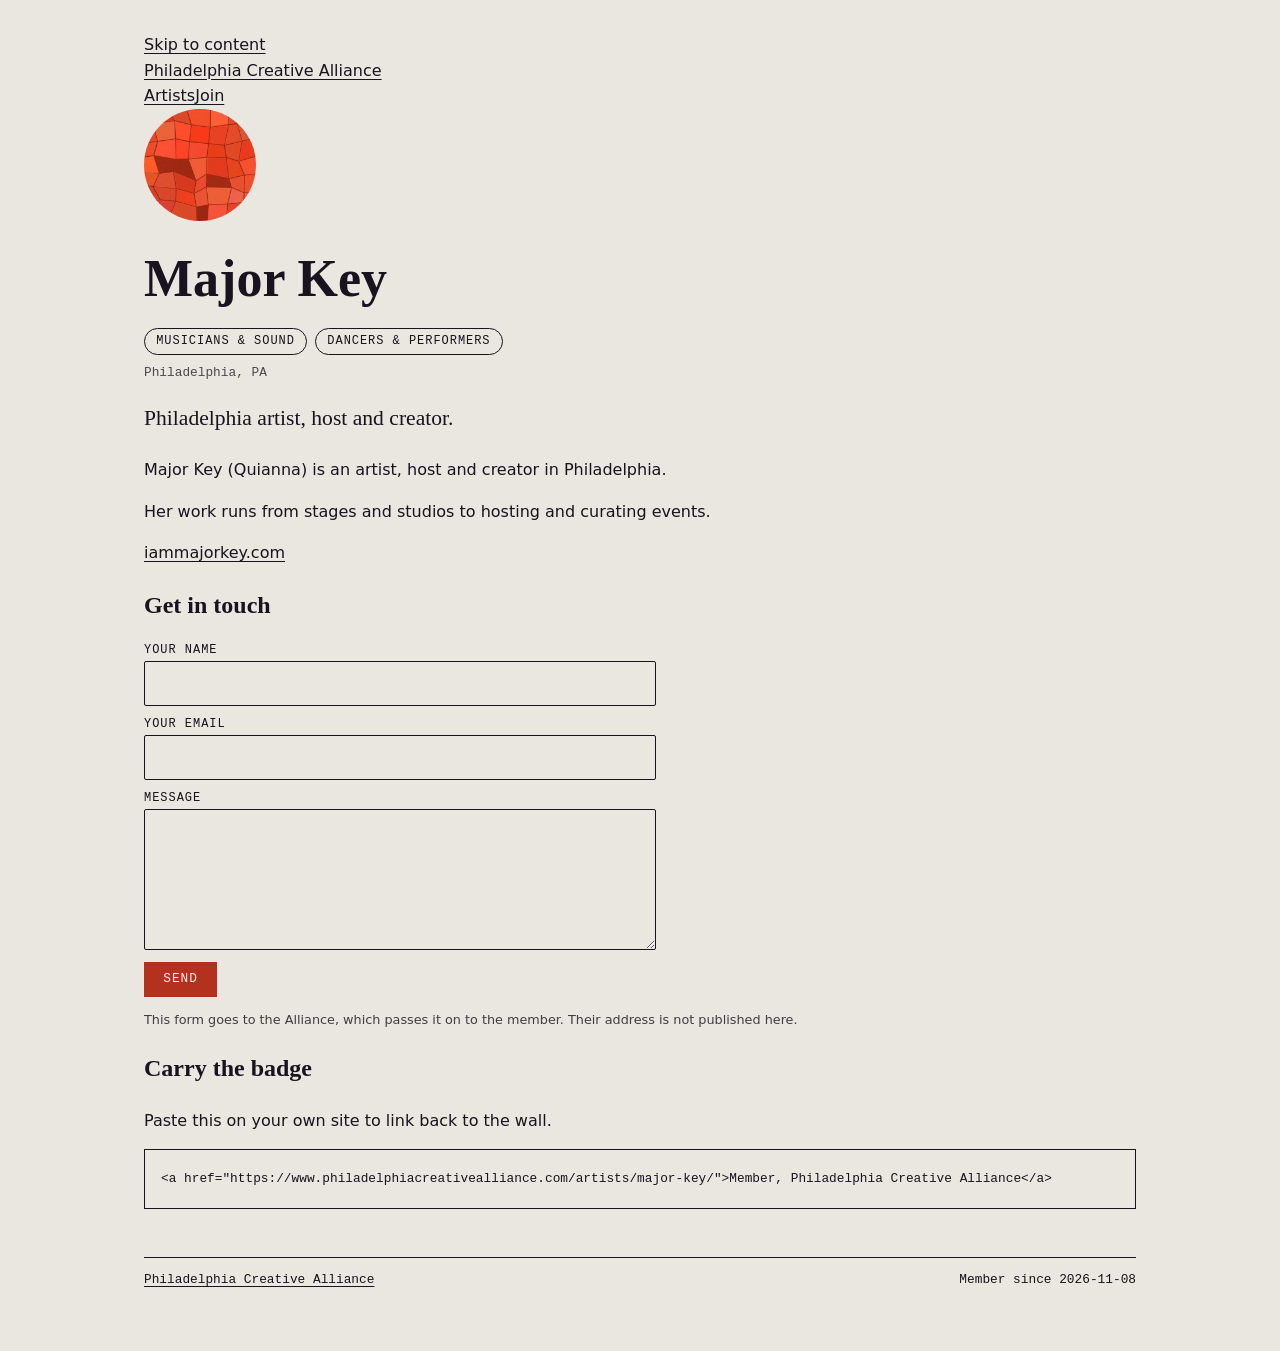
==== artists/major-key/index.html @ ba9de541 "First two members: Shaun "Slaw" Durbin and Major Key (no photos yet, generated tiles)" ====
<!doctype html>
<html lang="en">
<head>
<meta charset="utf-8">
<meta name="viewport" content="width=device-width, initial-scale=1">
<meta name="robots" content="noindex, nofollow">
<title>Major Key — Philadelphia Creative Alliance</title>
<link rel="canonical" href="https://www.philadelphiacreativealliance.com/artists/major-key/">
<meta name="description" content="Philadelphia artist, host and creator.">
<meta property="og:title" content="Major Key">
<meta property="og:description" content="Philadelphia artist, host and creator.">
<meta property="og:image" content="https://www.philadelphiacreativealliance.com/img/artists/major-key/tile.webp">
<meta property="og:url" content="https://www.philadelphiacreativealliance.com/artists/major-key/">
<meta name="twitter:card" content="summary_large_image">
<link rel="stylesheet" href="/artists/profile.css">
</head>
<body>
<a class="skip" href="#main">Skip to content</a>
<header class="site-head">
<a class="brand" href="/"><span class="chips" aria-hidden="true"><i></i><i></i><i></i><i></i></span><span>Philadelphia Creative Alliance</span></a>
<nav aria-label="Primary"><a href="/#artists">Artists</a><a href="/#join">Join</a></nav>
</header>
<main id="main">
<header class="profile-head">
<img class="portrait" src="/img/artists/major-key/tile.webp" alt="Major Key tile">
<h1>Major Key</h1>
<ul class="tags"><li class="tag">Musicians &amp; sound</li><li class="tag">Dancers &amp; performers</li></ul>
<p class="location">Philadelphia, PA</p>

</header>
<section class="tagline"><p>Philadelphia artist, host and creator.</p></section>
<section class="bio"><p>Major Key (Quianna) is an artist, host and creator in Philadelphia.</p><p>Her work runs from stages and studios to hosting and curating events.</p></section>
<section class="links"><ul><li><a href="https://iammajorkey.com/" rel="noopener">iammajorkey.com</a></li></ul></section>
<section class="contact">
<h2>Get in touch</h2>
<form action="https://formspree.io/f/mbdnqlvo" method="POST">
<input type="hidden" name="profile" value="major-key">
<input type="text" name="_gotcha" tabindex="-1" autocomplete="off" hidden>
<label>Your name <input type="text" name="name" required></label>
<label>Your email <input type="email" name="email" required></label>
<label>Message <textarea name="message" rows="5" required></textarea></label>
<button type="submit">Send</button>
</form>
<p class="relay">This form goes to the Alliance, which passes it on to the member. Their address is not published here.</p>
</section>
<section class="badge-snippet">
<h2>Carry the badge</h2>
<p>Paste this on your own site to link back to the wall.</p>
<pre><code>&lt;a href=&quot;https://www.philadelphiacreativealliance.com/artists/major-key/&quot;&gt;Member, Philadelphia Creative Alliance&lt;/a&gt;</code></pre>
</section>
</main>
<footer>
<a href="/">Philadelphia Creative Alliance</a>
<span>Member since 2026-11-08</span>
</footer>
<dialog id="lightbox"><img alt=""><form method="dialog"><button>Close</button></form></dialog>
<script>
(function () {
  var dialog = document.getElementById('lightbox');
  var img = dialog.querySelector('img');
  document.querySelectorAll('.enlarge').forEach(function (button) {
    button.addEventListener('click', function () {
      img.src = button.dataset.src;
      img.alt = button.dataset.alt;
      dialog.showModal();
    });
  });
})();
</script>
</body>
</html>
---- artists/profile.css ----
/* artists/profile.css — shared by every generated profile page.
   Tokens mirror the identity in DESIGN.md; keep them in step with index.html. */
:root {
  --grout-ink: #17131f;
  --plaster: #e9e7e0;
  --paper: #f3eee7;
  --accent: #d63f26;
  --ground: var(--plaster);
  --text: var(--grout-ink);
  --accent-surface: #b3321d;
  --on-accent: var(--paper);
}
@media (prefers-color-scheme: dark) {
  :root { --ground: #141019; --text: var(--paper); --accent: #f5573b; --accent-surface: #f5573b; --on-accent: #141019; }
}
:root[data-theme="dark"] { --ground: #141019; --text: var(--paper); --accent: #f5573b; --accent-surface: #f5573b; --on-accent: #141019; }
:root[data-theme="light"] { --ground: var(--plaster); --text: var(--grout-ink); --accent: #d63f26; --accent-surface: #b3321d; --on-accent: var(--paper); }

body {
  margin: 0 auto;
  max-width: 62rem;
  padding: 2rem 1.25rem 4rem;
  background: var(--ground);
  color: var(--text);
  font: 1rem/1.6 system-ui, sans-serif;
}
h1 { font-family: Palatino, "Palatino Linotype", Georgia, serif; font-size: clamp(2rem, 6vw, 3.25rem); margin: 0 0 .5rem; }
h2 { font-family: Palatino, "Palatino Linotype", Georgia, serif; font-size: 1.5rem; }
.tags { display: flex; flex-wrap: wrap; gap: .5rem; list-style: none; margin: 0 0 .75rem; padding: 0; }
.tag { font: .75rem/1 ui-monospace, monospace; text-transform: uppercase; letter-spacing: .08em; border: 1px solid currentColor; border-radius: 999px; padding: .4rem .7rem; }
.location { font: .8rem/1 ui-monospace, monospace; opacity: .75; margin: 0 0 1rem; }
.badge { display: inline-block; background: var(--accent-surface); color: var(--on-accent); font: .75rem/1 ui-monospace, monospace; text-transform: uppercase; letter-spacing: .08em; padding: .45rem .8rem; border-radius: 999px; margin: 0; }
.tagline p { font-family: Palatino, "Palatino Linotype", Georgia, serif; font-size: 1.35rem; }
.works { display: grid; grid-template-columns: repeat(auto-fill, minmax(min(100%, 18rem), 1fr)); gap: 1.5rem; margin: 2.5rem 0; }
.work { margin: 0; }
.work img { width: 100%; height: auto; display: block; }
.work figcaption { font: .8rem/1.4 ui-monospace, monospace; opacity: .8; margin-top: .5rem; }
.work figcaption span { display: block; margin-top: .35rem; font-family: system-ui, sans-serif; opacity: .9; }
.availability ul, .links ul { list-style: none; padding: 0; display: flex; flex-wrap: wrap; gap: .75rem; }
.confirmed { font: .75rem/1 ui-monospace, monospace; opacity: .7; }
a { color: inherit; text-decoration-thickness: 1px; text-underline-offset: .2em; }
footer { margin-top: 3rem; border-top: 1px solid currentColor; padding-top: 1rem; font: .8rem/1 ui-monospace, monospace; display: flex; flex-wrap: wrap; gap: 1rem; justify-content: space-between; }

.portrait { width: 7rem; height: 7rem; object-fit: cover; border-radius: 50%; display: block; margin-bottom: 1rem; }
.enlarge { display: block; width: 100%; padding: 0; border: 0; background: none; cursor: zoom-in; }
.enlarge:focus-visible { outline: 2px solid var(--accent); outline-offset: 3px; }
.contact form { display: grid; gap: .75rem; max-width: 32rem; }
.contact label { display: grid; gap: .3rem; font: .75rem/1 ui-monospace, monospace; text-transform: uppercase; letter-spacing: .08em; }
.contact input, .contact textarea { font: 1rem/1.5 system-ui, sans-serif; padding: .6rem; border: 1px solid currentColor; background: transparent; color: inherit; border-radius: 2px; }
.contact button, dialog button { font: .8rem/1 ui-monospace, monospace; text-transform: uppercase; letter-spacing: .08em; padding: .7rem 1.2rem; border: 0; background: var(--accent-surface); color: var(--on-accent); cursor: pointer; justify-self: start; }
.relay { font: .8rem/1.5 system-ui, sans-serif; opacity: .8; }
.badge-snippet pre { overflow-x: auto; padding: 1rem; border: 1px solid currentColor; }
.badge-snippet code { font: .8rem/1.5 ui-monospace, monospace; }
dialog { border: 0; padding: 0; max-width: 92vw; max-height: 92vh; background: var(--ground); color: var(--text); }
dialog::backdrop { background: rgba(20, 16, 25, .88); background: color-mix(in srgb, var(--ground) 88%, transparent); }
dialog img { display: block; max-width: 92vw; max-height: 82vh; width: auto; height: auto; }
dialog form { padding: .75rem; text-align: right; }

@media (prefers-reduced-motion: no-preference) {
  .enlarge img { transition: opacity .15s ease; }
  .enlarge:hover img { opacity: .88; }
}

/* Review copies only (render_profile(draft=True)); published pages never carry it. */
.draft-note { font: .8rem/1.4 ui-monospace, monospace; letter-spacing: .04em; border: 1px solid var(--accent); color: var(--text); padding: .6rem .8rem; margin: 0 0 1.5rem; }
.contact button:disabled { opacity: .55; cursor: not-allowed; }
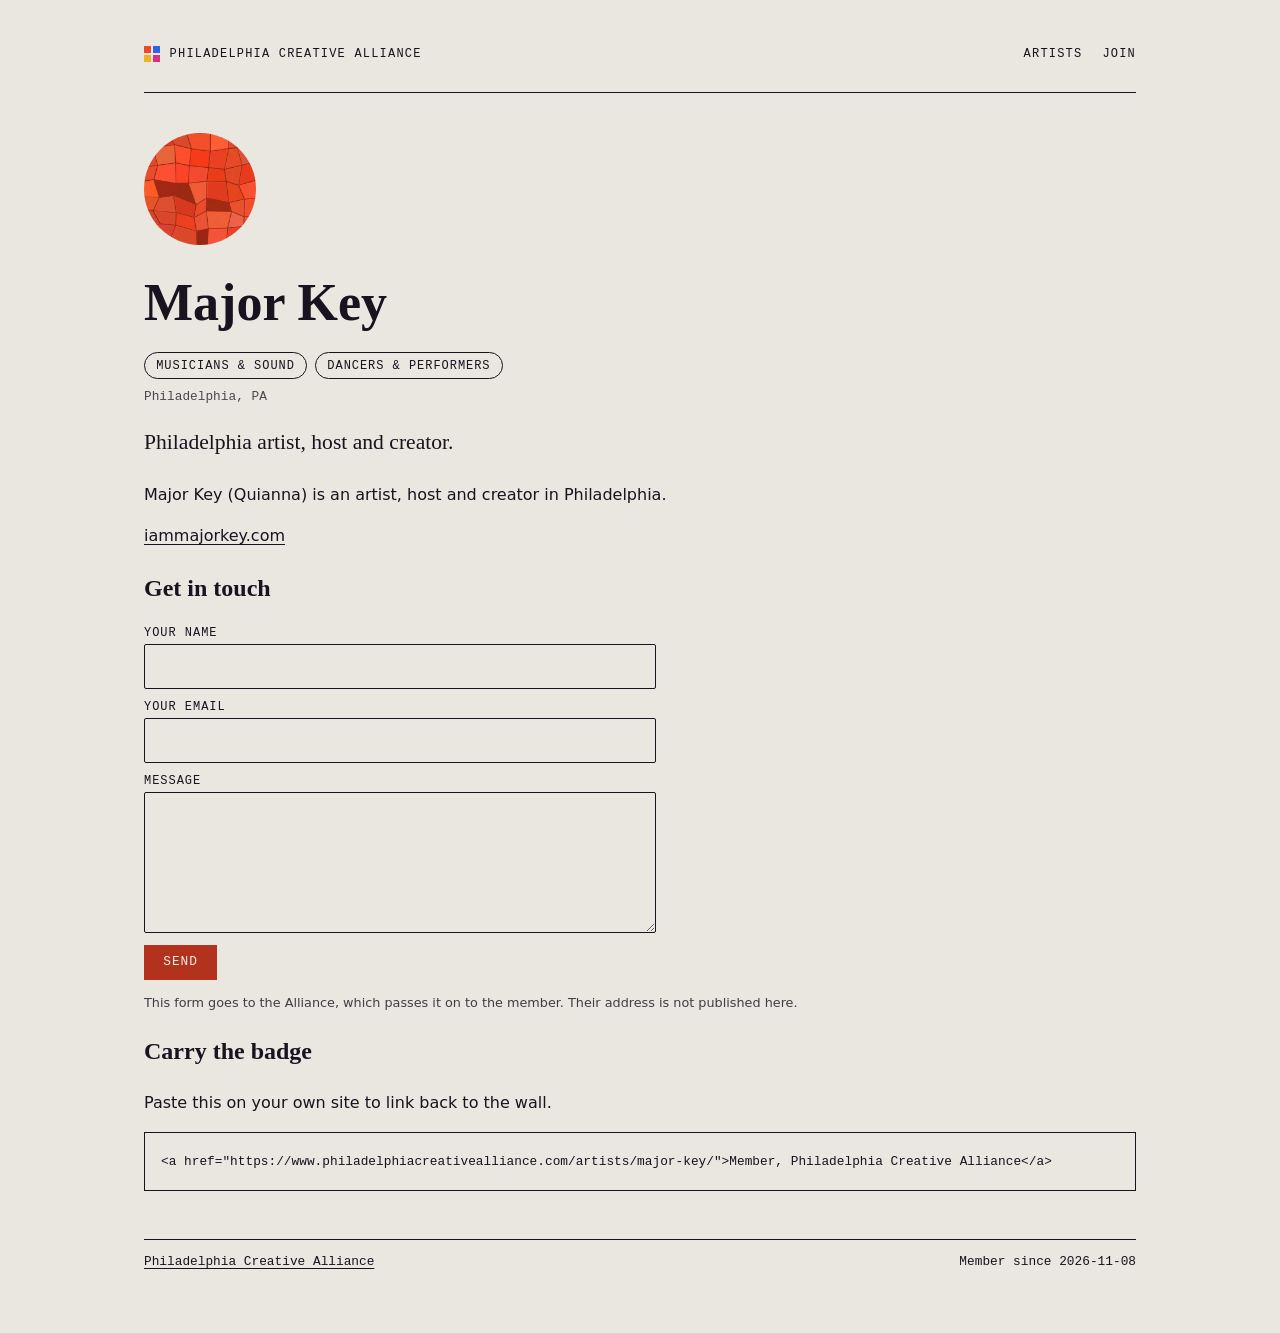
==== commit adff53fa: "Copy fixes from review: clearer Who runs it, Slaw tagline names the interior murals, Major Key bio s" ====
--- a/artists/major-key/index.html
+++ b/artists/major-key/index.html
@@ -29,7 +29,7 @@
 
 </header>
 <section class="tagline"><p>Philadelphia artist, host and creator.</p></section>
-<section class="bio"><p>Major Key (Quianna) is an artist, host and creator in Philadelphia.</p><p>Her work runs from stages and studios to hosting and curating events.</p></section>
+<section class="bio"><p>Major Key (Quianna) is an artist, host and creator in Philadelphia.</p></section>
 <section class="links"><ul><li><a href="https://iammajorkey.com/" rel="noopener">iammajorkey.com</a></li></ul></section>
 <section class="contact">
 <h2>Get in touch</h2>
--- a/artists/profile.css
+++ b/artists/profile.css
@@ -64,3 +64,17 @@
 /* Review copies only (render_profile(draft=True)); published pages never carry it. */
 .draft-note { font: .8rem/1.4 ui-monospace, monospace; letter-spacing: .04em; border: 1px solid var(--accent); color: var(--text); padding: .6rem .8rem; margin: 0 0 1.5rem; }
 .contact button:disabled { opacity: .55; cursor: not-allowed; }
+
+/* Site header: every profile says whose site it is and leads back to the wall. */
+.skip { position: absolute; left: -9999px; top: 0; z-index: 10; background: var(--accent-surface); color: var(--on-accent); font: .75rem/1 ui-monospace, monospace; letter-spacing: .08em; text-transform: uppercase; padding: .7rem 1rem; text-decoration: none; }
+.skip:focus { left: 12px; top: 12px; }
+.site-head { display: flex; align-items: center; justify-content: space-between; gap: 1rem; flex-wrap: wrap; padding-bottom: 1rem; margin-bottom: 2.5rem; border-bottom: 1px solid currentColor; }
+.site-head nav { display: flex; gap: 1.25rem; }
+.site-head a { display: inline-flex; align-items: center; min-height: 44px; font: .75rem/1 ui-monospace, monospace; letter-spacing: .1em; text-transform: uppercase; text-decoration: none; }
+.site-head a:hover, .site-head a:focus-visible { text-decoration: underline; }
+.site-head a:focus-visible { outline: 2px solid var(--accent); outline-offset: 3px; }
+.brand { gap: .6rem; }
+.chips { display: inline-grid; grid-template-columns: repeat(2, 7px); grid-auto-rows: 7px; gap: 2px; flex: none; }
+.chips i { display: block; width: 7px; height: 7px; }
+.chips i:nth-child(1) { background: #EC4A2C; } .chips i:nth-child(2) { background: #2F63E6; }
+.chips i:nth-child(3) { background: #F2B01E; } .chips i:nth-child(4) { background: #DB2F86; }
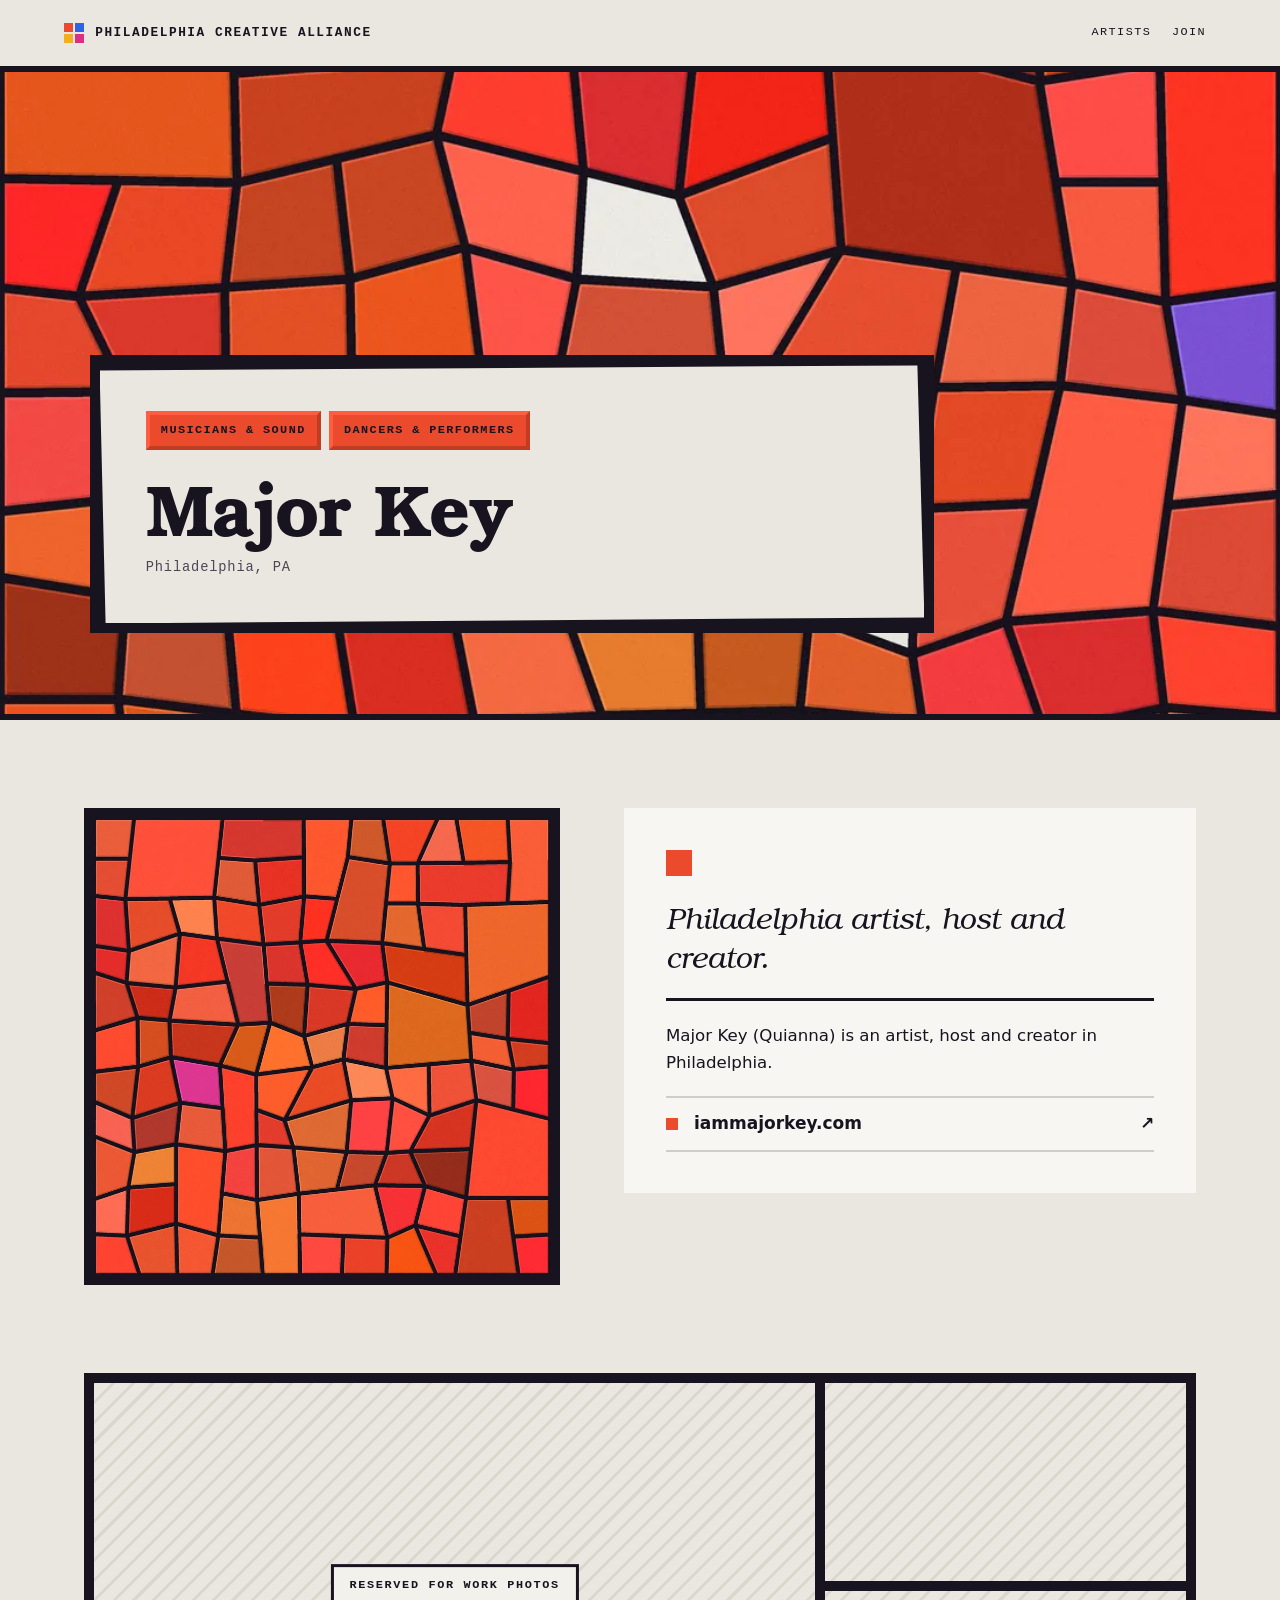
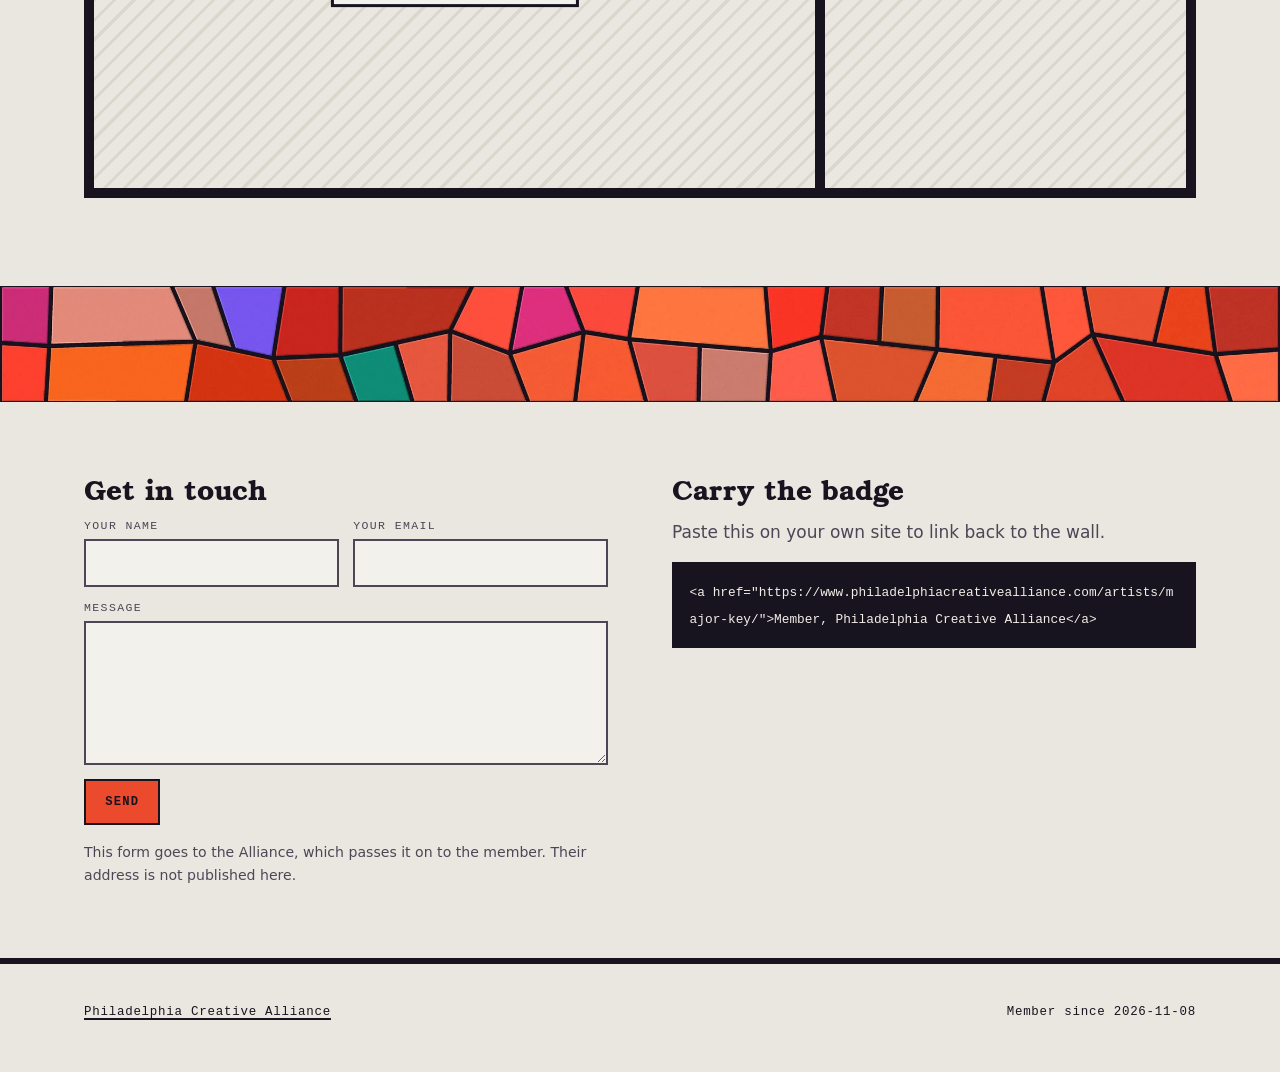
==== commit 14ea699e: "New look: the wall The homepage and the artist profiles are rebuilt around generated mosaic walls. T" ====
--- a/artists/major-key/index.html
+++ b/artists/major-key/index.html
@@ -7,37 +7,54 @@
 <title>Major Key — Philadelphia Creative Alliance</title>
 <link rel="canonical" href="https://www.philadelphiacreativealliance.com/artists/major-key/">
 <meta name="description" content="Philadelphia artist, host and creator.">
+<meta name="theme-color" content="#E9E7E0" media="(prefers-color-scheme: light)">
+<meta name="theme-color" content="#141019" media="(prefers-color-scheme: dark)">
 <meta property="og:title" content="Major Key">
 <meta property="og:description" content="Philadelphia artist, host and creator.">
 <meta property="og:image" content="https://www.philadelphiacreativealliance.com/img/artists/major-key/tile.webp">
 <meta property="og:url" content="https://www.philadelphiacreativealliance.com/artists/major-key/">
 <meta name="twitter:card" content="summary_large_image">
-<link rel="stylesheet" href="/artists/profile.css">
+<link rel="preload" href="/fonts/bonum-bold.woff2" as="font" type="font/woff2" crossorigin>
+<link rel="stylesheet" href="/artists/profile.css?v=2026-11-10">
 </head>
-<body>
+<body class="hue-vermilion">
 <a class="skip" href="#main">Skip to content</a>
 <header class="site-head">
 <a class="brand" href="/"><span class="chips" aria-hidden="true"><i></i><i></i><i></i><i></i></span><span>Philadelphia Creative Alliance</span></a>
-<nav aria-label="Primary"><a href="/#artists">Artists</a><a href="/#join">Join</a></nav>
+<nav aria-label="Primary"><a href="/#artists">Artists</a><a href="/#join-artist">Join</a></nav>
 </header>
 <main id="main">
 <header class="profile-head">
-<img class="portrait" src="/img/artists/major-key/tile.webp" alt="Major Key tile">
+<picture class="wall"><source media="(max-width: 760px)" srcset="/img/artists/major-key/wall-tall.webp"><img src="/img/artists/major-key/wall-wide.webp" alt="" width="2400" height="1000"></picture>
+<div class="socket"><div class="panel">
+<ul class="tags"><li class="tag">Musicians &amp; sound</li><li class="tag">Dancers &amp; performers</li></ul>
 <h1>Major Key</h1>
-<ul class="tags"><li class="tag">Musicians &amp; sound</li><li class="tag">Dancers &amp; performers</li></ul>
 <p class="location">Philadelphia, PA</p>
 
+</div></div>
 </header>
+<div class="wrap exhibit">
+<div class="frame"><img class="portrait" src="/img/artists/major-key/tile.webp" alt=""></div>
+<div class="label">
 <section class="tagline"><p>Philadelphia artist, host and creator.</p></section>
 <section class="bio"><p>Major Key (Quianna) is an artist, host and creator in Philadelphia.</p></section>
-<section class="links"><ul><li><a href="https://iammajorkey.com/" rel="noopener">iammajorkey.com</a></li></ul></section>
+<section class="links"><ul><li><a href="https://iammajorkey.com/" rel="noopener">iammajorkey.com<span class="arrow" aria-hidden="true">↗</span></a></li></ul></section>
+</div>
+</div>
+<div class="wrap gallery">
+<div class="slots"><div class="slot big"><p class="slot-cap">Reserved for work photos</p></div><div class="slot" aria-hidden="true"></div><div class="slot" aria-hidden="true"></div></div>
+</div>
+<div class="band" aria-hidden="true"><img src="/img/artists/major-key/band.webp" alt="" width="2400" height="220" loading="lazy"></div>
+<div class="wrap after">
 <section class="contact">
 <h2>Get in touch</h2>
 <form action="https://formspree.io/f/mbdnqlvo" method="POST">
 <input type="hidden" name="profile" value="major-key">
 <input type="text" name="_gotcha" tabindex="-1" autocomplete="off" hidden>
-<label>Your name <input type="text" name="name" required></label>
-<label>Your email <input type="email" name="email" required></label>
+<div class="row">
+<label>Your name <input type="text" name="name" autocomplete="name" required></label>
+<label>Your email <input type="email" name="email" autocomplete="email" required></label>
+</div>
 <label>Message <textarea name="message" rows="5" required></textarea></label>
 <button type="submit">Send</button>
 </form>
@@ -48,10 +65,13 @@
 <p>Paste this on your own site to link back to the wall.</p>
 <pre><code>&lt;a href=&quot;https://www.philadelphiacreativealliance.com/artists/major-key/&quot;&gt;Member, Philadelphia Creative Alliance&lt;/a&gt;</code></pre>
 </section>
+</div>
 </main>
 <footer>
+<div class="wrap">
 <a href="/">Philadelphia Creative Alliance</a>
 <span>Member since 2026-11-08</span>
+</div>
 </footer>
 <dialog id="lightbox"><img alt=""><form method="dialog"><button>Close</button></form></dialog>
 <script>
--- a/artists/profile.css
+++ b/artists/profile.css
@@ -1,80 +1,185 @@
-/* artists/profile.css — shared by every generated profile page.
-   Tokens mirror the identity in DESIGN.md; keep them in step with index.html. */
+/* artists/profile.css — shared by every generated profile page (tools/profile_render.py).
+   Look B, "The wall" (10 Nov 2026): the page opens on a wall laid in the member's
+   colour, the name set into a plaster "missing tile"; below it a quiet gallery wall.
+   Tokens mirror index.html; keep the two in step. */
+@font-face { font-family: "Bonum PCA"; src: url("/fonts/bonum-bold.woff2") format("woff2"); font-weight: 700; font-style: normal; font-display: swap; }
+@font-face { font-family: "Bonum PCA"; src: url("/fonts/bonum-italic.woff2") format("woff2"); font-weight: 400; font-style: italic; font-display: swap; }
+
 :root {
   --grout-ink: #17131f;
   --plaster: #e9e7e0;
   --paper: #f3eee7;
-  --accent: #d63f26;
+  /* page ground and text: light is the base, dark redefines these */
   --ground: var(--plaster);
+  --ground-2: #f3f1eb;
+  --card: #f7f6f2;
   --text: var(--grout-ink);
-  --accent-surface: #b3321d;
-  --on-accent: var(--paper);
+  --text-soft: #4c4656;
+  --rule: rgba(23, 19, 31, .18);
+  --grout: #17131f;
+  --slot-a: #e9e7e0;
+  --slot-b: #dad7cd;
+  /* action surface: vermilion tile, ink label (4.86:1) */
+  --accent: #ec4a2c;
+  --accent-surface: #ec4a2c;
+  --on-accent: var(--grout-ink);
+
+  /* the member's colour; body.hue-* sets it */
+  --artist: #2f63e6; --artist-lit: #4379ff; --artist-sh: #2650bb; --on-artist: #ffffff;
+
+  --display: "Bonum PCA", "Bookman Old Style", "URW Bookman", Bookman, Georgia, serif;
+  --sans: system-ui, -apple-system, "Segoe UI", Roboto, Helvetica, Arial, sans-serif;
+  --mono: ui-monospace, "SF Mono", "Cascadia Code", Menlo, Consolas, monospace;
+  --gap: 10px;
+  --wrap: 1240px;
+  --gutter: clamp(16px, 5vw, 64px);
 }
 @media (prefers-color-scheme: dark) {
-  :root { --ground: #141019; --text: var(--paper); --accent: #f5573b; --accent-surface: #f5573b; --on-accent: #141019; }
+  :root {
+    --ground: #141019; --ground-2: #1d1826; --card: #1d1826; --text: var(--paper); --text-soft: #b4aac2;
+    --rule: rgba(243, 238, 231, .18); --grout: #0b0910; --slot-a: #1d1826; --slot-b: #2a2335;
+    --accent: #f5573b; --accent-surface: #f5573b; --on-accent: #141019;
+  }
 }
-:root[data-theme="dark"] { --ground: #141019; --text: var(--paper); --accent: #f5573b; --accent-surface: #f5573b; --on-accent: #141019; }
-:root[data-theme="light"] { --ground: var(--plaster); --text: var(--grout-ink); --accent: #d63f26; --accent-surface: #b3321d; --on-accent: var(--paper); }
+:root[data-theme="dark"] {
+  --ground: #141019; --ground-2: #1d1826; --card: #1d1826; --text: var(--paper); --text-soft: #b4aac2;
+  --rule: rgba(243, 238, 231, .18); --grout: #0b0910; --slot-a: #1d1826; --slot-b: #2a2335;
+  --accent: #f5573b; --accent-surface: #f5573b; --on-accent: #141019;
+}
+:root[data-theme="light"] {
+  --ground: var(--plaster); --ground-2: #f3f1eb; --card: #f7f6f2; --text: var(--grout-ink); --text-soft: #4c4656;
+  --rule: rgba(23, 19, 31, .18); --grout: #17131f; --slot-a: #e9e7e0; --slot-b: #dad7cd;
+  --accent: #ec4a2c; --accent-surface: #ec4a2c; --on-accent: var(--grout-ink);
+}
 
-body {
-  margin: 0 auto;
-  max-width: 62rem;
-  padding: 2rem 1.25rem 4rem;
-  background: var(--ground);
-  color: var(--text);
-  font: 1rem/1.6 system-ui, sans-serif;
+/* The member's colour, from their first discipline. Text on each passes 4.5:1
+   at tag size; fuchsia uses its deeper shade so white text holds (5.40:1). */
+.hue-vermilion { --artist: #ec4a2c; --artist-lit: #ff5d3f; --artist-sh: #c13c24; --on-artist: #17131f; }
+.hue-cobalt    { --artist: #2f63e6; --artist-lit: #4379ff; --artist-sh: #2650bb; --on-artist: #ffffff; }
+.hue-marigold  { --artist: #f2b01e; --artist-lit: #ffbe2f; --artist-sh: #c79019; --on-artist: #17131f; }
+.hue-jade      { --artist: #12a17e; --artist-lit: #22c59d; --artist-sh: #0d765c; --on-artist: #17131f; }
+.hue-fuchsia   { --artist: #c42677; --artist-lit: #ff46a3; --artist-sh: #b0266b; --on-artist: #ffffff; }
+.hue-violet    { --artist: #7a54e0; --artist-lit: #966fff; --artist-sh: #6244b5; --on-artist: #ffffff; }
+
+* { box-sizing: border-box; }
+body { margin: 0; background: var(--ground); color: var(--text); font: 17px/1.6 var(--sans); -webkit-font-smoothing: antialiased; overflow-wrap: break-word; }
+img { display: block; max-width: 100%; height: auto; }
+a { color: inherit; text-decoration-thickness: 2px; text-underline-offset: .22em; }
+h1, h2 { font-family: var(--display); font-weight: 700; line-height: 1.04; margin: 0; text-wrap: balance; }
+p { max-width: 62ch; }
+.wrap { max-width: var(--wrap); margin-inline: auto; padding-inline: var(--gutter); }
+:focus-visible { outline: 3px solid var(--text); outline-offset: 3px; }
+
+.skip { position: absolute; left: -9999px; top: 0; z-index: 10; min-height: 44px; display: inline-flex; align-items: center; background: var(--accent-surface); color: var(--on-accent); font: 700 .75rem/1 var(--mono); letter-spacing: .08em; text-transform: uppercase; padding: .7rem 1rem; text-decoration: none; }
+.skip:focus { left: 12px; top: 12px; }
+
+/* site header: the same course of grout as the homepage */
+.site-head { display: flex; align-items: center; justify-content: space-between; gap: 1rem; padding: .7rem var(--gutter); background: var(--ground); border-bottom: 6px solid var(--grout); }
+.site-head nav { display: flex; gap: 1.3rem; }
+.site-head a { display: inline-flex; align-items: center; min-height: 44px; min-width: 44px; font: .74rem/1 var(--mono); letter-spacing: .12em; text-transform: uppercase; text-decoration: none; }
+.site-head a:hover { text-decoration: underline; }
+.brand { gap: .7rem; font-weight: 700; }
+.site-head .brand { font: 700 .8rem/1.25 var(--mono); }
+.chips { display: inline-grid; grid-template-columns: repeat(2, 9px); grid-auto-rows: 9px; gap: 2px; flex: none; }
+.chips i { display: block; }
+.chips i:nth-child(1) { background: #EC4A2C; } .chips i:nth-child(2) { background: #2F63E6; }
+.chips i:nth-child(3) { background: #F2B01E; } .chips i:nth-child(4) { background: #DB2F86; }
+@media (max-width: 620px) { .site-head .brand { font-size: .68rem; } .site-head nav { gap: .9rem; } }
+
+/* banner: a wall laid in the member's colour, the name set into a missing tile */
+.profile-head { position: relative; display: grid; align-items: end; min-height: clamp(460px, 72vh, 700px); padding: clamp(56px, 9vh, 96px) 0; background: var(--grout); border-bottom: 6px solid var(--grout); overflow: hidden; }
+.profile-head .wall { position: absolute; inset: 0; }
+.profile-head .wall img { width: 100%; height: 100%; object-fit: cover; }
+.socket { position: relative; background: var(--grout-ink); padding: var(--gap); width: min(860px, 66vw); margin-left: clamp(16px, 7vw, 120px); }
+/* The panel is bare plaster in both themes: it is a piece of the wall, not page chrome. */
+.panel {
+  --text: var(--grout-ink); --text-soft: #4c4656;
+  background: var(--plaster); color: var(--text);
+  padding: clamp(1.5rem, 3.6vw, 3rem);
+  clip-path: polygon(0 5px, calc(100% - 7px) 0, 100% calc(100% - 6px), 6px 100%);
 }
-h1 { font-family: Palatino, "Palatino Linotype", Georgia, serif; font-size: clamp(2rem, 6vw, 3.25rem); margin: 0 0 .5rem; }
-h2 { font-family: Palatino, "Palatino Linotype", Georgia, serif; font-size: 1.5rem; }
-.tags { display: flex; flex-wrap: wrap; gap: .5rem; list-style: none; margin: 0 0 .75rem; padding: 0; }
-.tag { font: .75rem/1 ui-monospace, monospace; text-transform: uppercase; letter-spacing: .08em; border: 1px solid currentColor; border-radius: 999px; padding: .4rem .7rem; }
-.location { font: .8rem/1 ui-monospace, monospace; opacity: .75; margin: 0 0 1rem; }
-.badge { display: inline-block; background: var(--accent-surface); color: var(--on-accent); font: .75rem/1 ui-monospace, monospace; text-transform: uppercase; letter-spacing: .08em; padding: .45rem .8rem; border-radius: 999px; margin: 0; }
-.tagline p { font-family: Palatino, "Palatino Linotype", Georgia, serif; font-size: 1.35rem; }
-.works { display: grid; grid-template-columns: repeat(auto-fill, minmax(min(100%, 18rem), 1fr)); gap: 1.5rem; margin: 2.5rem 0; }
-.work { margin: 0; }
+.tags { list-style: none; margin: 0 0 1.2rem; padding: 0; display: flex; flex-wrap: wrap; gap: .5rem; }
+.tag { background: var(--artist); color: var(--on-artist); border: 4px solid; border-color: var(--artist-lit) var(--artist-sh) var(--artist-sh) var(--artist-lit); font: 700 .74rem/1.2 var(--mono); letter-spacing: .12em; text-transform: uppercase; padding: .5rem .7rem; }
+.profile-head h1 { font-size: clamp(2.5rem, 5.6vw, 5.2rem); letter-spacing: -.012em; }
+.location { font: .86rem/1.3 var(--mono); letter-spacing: .06em; color: var(--text-soft); margin: 1rem 0 0; }
+.badge { display: inline-block; margin: 1rem 0 0; background: var(--accent-surface); color: var(--on-accent); font: 700 .74rem/1 var(--mono); text-transform: uppercase; letter-spacing: .1em; padding: .55rem .8rem; }
+@media (max-width: 760px) {
+  .profile-head { padding: 30vh 16px 48px; min-height: 0; }
+  .socket { width: 100%; margin: 0; }
+}
+
+/* the exhibit: the member's tile, and a museum-style wall label */
+.exhibit { display: grid; grid-template-columns: minmax(0, 5fr) minmax(0, 6fr); gap: clamp(2rem, 5vw, 4.5rem); align-items: start; padding-block: clamp(3rem, 7vw, 5.5rem); }
+@media (max-width: 860px) { .exhibit { grid-template-columns: 1fr; } }
+.frame { background: var(--grout); padding: var(--gap); }
+.portrait { width: 100%; aspect-ratio: 1; object-fit: cover; }
+.label { background: var(--card); padding: clamp(1.5rem, 3.4vw, 2.6rem); }
+.label::before { content: ""; display: block; width: 26px; height: 26px; background: var(--artist); margin-bottom: 1.4rem; }
+.tagline p { font: italic 400 clamp(1.4rem, 2.4vw, 1.85rem)/1.3 var(--display); margin: 0; }
+.bio { margin-top: 1.4rem; padding-top: 1.4rem; border-top: 3px solid var(--text); }
+.bio p { margin: 0 0 1rem; font-size: 1.04rem; }
+.availability { margin-top: 1.6rem; }
+.availability h2 { font-size: 1.3rem; }
+.availability ul { list-style: none; padding: 0; margin: .8rem 0 0; display: flex; flex-wrap: wrap; gap: .5rem; }
+.availability li { border: 2px solid var(--text); padding: .35rem .65rem; font: .8rem/1.3 var(--mono); }
+.confirmed { font: .75rem/1.3 var(--mono); color: var(--text-soft); }
+.links ul { list-style: none; margin: 1.2rem 0 0; padding: 0; }
+.links li { border-top: 2px solid var(--rule); }
+.links li:last-child { border-bottom: 2px solid var(--rule); }
+.links a { display: flex; align-items: center; gap: 1rem; min-height: 52px; padding: .5rem 0; font-weight: 700; text-decoration: none; }
+.links a::before { content: ""; flex: none; width: 12px; height: 12px; background: var(--artist); }
+.links a .arrow { margin-left: auto; }
+.links a:hover { text-decoration: underline; }
+
+/* the gallery: work photos in grout, or empty frames until they arrive */
+.gallery { padding-bottom: clamp(3rem, 7vw, 5.5rem); }
+.works { display: grid; grid-template-columns: repeat(auto-fill, minmax(min(100%, 18rem), 1fr)); gap: var(--gap); padding: var(--gap); background: var(--grout); }
+.work { margin: 0; background: var(--card); }
 .work img { width: 100%; height: auto; display: block; }
-.work figcaption { font: .8rem/1.4 ui-monospace, monospace; opacity: .8; margin-top: .5rem; }
-.work figcaption span { display: block; margin-top: .35rem; font-family: system-ui, sans-serif; opacity: .9; }
-.availability ul, .links ul { list-style: none; padding: 0; display: flex; flex-wrap: wrap; gap: .75rem; }
-.confirmed { font: .75rem/1 ui-monospace, monospace; opacity: .7; }
-a { color: inherit; text-decoration-thickness: 1px; text-underline-offset: .2em; }
-footer { margin-top: 3rem; border-top: 1px solid currentColor; padding-top: 1rem; font: .8rem/1 ui-monospace, monospace; display: flex; flex-wrap: wrap; gap: 1rem; justify-content: space-between; }
+.work figcaption { font: .8rem/1.4 var(--mono); color: var(--text-soft); padding: .7rem .8rem .8rem; }
+.work figcaption span { display: block; margin-top: .35rem; font-family: var(--sans); color: var(--text); }
+.enlarge { display: block; width: 100%; padding: 0; border: 0; background: none; cursor: zoom-in; }
+.enlarge:focus-visible { outline: 3px solid var(--accent); outline-offset: -6px; }
+.slots { display: grid; grid-template-columns: 2fr 1fr; gap: var(--gap); padding: var(--gap); background: var(--grout); }
+.slot { position: relative; min-height: 180px; background: repeating-linear-gradient(-45deg, var(--slot-a) 0 11px, var(--slot-b) 11px 14px); }
+.slot.big { grid-row: span 2; aspect-ratio: 16 / 9; }
+.slot-cap { position: absolute; left: 50%; top: 50%; transform: translate(-50%, -50%); margin: 0; background: var(--ground-2); color: var(--text); border: 3px solid var(--text); padding: .7rem 1rem; font: 700 .74rem/1.3 var(--mono); letter-spacing: .14em; text-transform: uppercase; white-space: nowrap; }
+@media (max-width: 640px) {
+  .slots { grid-template-columns: 1fr 1fr; }
+  .slot.big { grid-column: 1 / -1; grid-row: auto; }
+  .slot { min-height: 0; aspect-ratio: 1; }
+  .slot-cap { white-space: normal; width: max-content; max-width: 80%; text-align: center; }
+}
 
-.portrait { width: 7rem; height: 7rem; object-fit: cover; border-radius: 50%; display: block; margin-bottom: 1rem; }
-.enlarge { display: block; width: 100%; padding: 0; border: 0; background: none; cursor: zoom-in; }
-.enlarge:focus-visible { outline: 2px solid var(--accent); outline-offset: 3px; }
-.contact form { display: grid; gap: .75rem; max-width: 32rem; }
-.contact label { display: grid; gap: .3rem; font: .75rem/1 ui-monospace, monospace; text-transform: uppercase; letter-spacing: .08em; }
-.contact input, .contact textarea { font: 1rem/1.5 system-ui, sans-serif; padding: .6rem; border: 1px solid currentColor; background: transparent; color: inherit; border-radius: 2px; }
-.contact button, dialog button { font: .8rem/1 ui-monospace, monospace; text-transform: uppercase; letter-spacing: .08em; padding: .7rem 1.2rem; border: 0; background: var(--accent-surface); color: var(--on-accent); cursor: pointer; justify-self: start; }
-.relay { font: .8rem/1.5 system-ui, sans-serif; opacity: .8; }
-.badge-snippet pre { overflow-x: auto; padding: 1rem; border: 1px solid currentColor; }
-.badge-snippet code { font: .8rem/1.5 ui-monospace, monospace; }
+.band { height: clamp(78px, 9vw, 132px); background: var(--grout); overflow: hidden; }
+.band img { width: 100%; height: 100%; object-fit: cover; }
+
+/* contact + badge, quieter on purpose */
+.after { display: grid; grid-template-columns: 1fr 1fr; gap: clamp(2rem, 5vw, 4.5rem); padding-block: clamp(2.5rem, 6vw, 4.5rem); }
+@media (max-width: 820px) { .after { grid-template-columns: 1fr; } }
+.after h2 { font-size: clamp(1.4rem, 2.4vw, 1.75rem); margin-bottom: 1rem; }
+.contact form { display: grid; gap: .9rem; }
+.contact .row { display: grid; grid-template-columns: 1fr 1fr; gap: .9rem; }
+@media (max-width: 520px) { .contact .row { grid-template-columns: 1fr; } }
+.contact label { display: grid; gap: .35rem; font: .72rem/1.3 var(--mono); letter-spacing: .12em; text-transform: uppercase; color: var(--text-soft); }
+.contact input, .contact textarea { width: 100%; min-height: 46px; font: 1rem/1.5 var(--sans); padding: .6rem .75rem; background: var(--ground-2); color: var(--text); border: 2px solid var(--text-soft); border-radius: 0; }
+.contact button { justify-self: start; min-height: 46px; padding: .6rem 1.2rem; font: 700 .76rem/1 var(--mono); letter-spacing: .1em; text-transform: uppercase; background: var(--accent-surface); color: var(--on-accent); border: 2px solid var(--text); cursor: pointer; }
+.contact button:hover { background: var(--text); color: var(--ground); }
+.contact button:disabled { opacity: .55; cursor: not-allowed; }
+.relay { font-size: .88rem; color: var(--text-soft); margin: 1rem 0 0; }
+.badge-snippet p { color: var(--text-soft); margin: 0 0 1rem; }
+.badge-snippet pre { margin: 0; padding: 1rem 1.1rem; background: var(--grout-ink); color: var(--paper); white-space: pre-wrap; word-break: break-all; }
+.badge-snippet code { font: .8rem/1.55 var(--mono); }
+
+footer { border-top: 6px solid var(--grout); }
+footer .wrap { display: flex; flex-wrap: wrap; gap: 1rem; justify-content: space-between; align-items: center; padding-block: 1.6rem 2.4rem; font: .78rem/1.3 var(--mono); letter-spacing: .06em; }
+footer a { display: inline-flex; align-items: center; min-height: 44px; }
+
 dialog { border: 0; padding: 0; max-width: 92vw; max-height: 92vh; background: var(--ground); color: var(--text); }
-dialog::backdrop { background: rgba(20, 16, 25, .88); background: color-mix(in srgb, var(--ground) 88%, transparent); }
+dialog::backdrop { background: rgba(20, 16, 25, .88); }
 dialog img { display: block; max-width: 92vw; max-height: 82vh; width: auto; height: auto; }
 dialog form { padding: .75rem; text-align: right; }
-
-@media (prefers-reduced-motion: no-preference) {
-  .enlarge img { transition: opacity .15s ease; }
-  .enlarge:hover img { opacity: .88; }
-}
+dialog button { min-height: 44px; font: 700 .76rem/1 var(--mono); text-transform: uppercase; letter-spacing: .1em; padding: .6rem 1.1rem; border: 2px solid var(--text); background: var(--accent-surface); color: var(--on-accent); cursor: pointer; }
 
 /* Review copies only (render_profile(draft=True)); published pages never carry it. */
-.draft-note { font: .8rem/1.4 ui-monospace, monospace; letter-spacing: .04em; border: 1px solid var(--accent); color: var(--text); padding: .6rem .8rem; margin: 0 0 1.5rem; }
-.contact button:disabled { opacity: .55; cursor: not-allowed; }
-
-/* Site header: every profile says whose site it is and leads back to the wall. */
-.skip { position: absolute; left: -9999px; top: 0; z-index: 10; background: var(--accent-surface); color: var(--on-accent); font: .75rem/1 ui-monospace, monospace; letter-spacing: .08em; text-transform: uppercase; padding: .7rem 1rem; text-decoration: none; }
-.skip:focus { left: 12px; top: 12px; }
-.site-head { display: flex; align-items: center; justify-content: space-between; gap: 1rem; flex-wrap: wrap; padding-bottom: 1rem; margin-bottom: 2.5rem; border-bottom: 1px solid currentColor; }
-.site-head nav { display: flex; gap: 1.25rem; }
-.site-head a { display: inline-flex; align-items: center; min-height: 44px; font: .75rem/1 ui-monospace, monospace; letter-spacing: .1em; text-transform: uppercase; text-decoration: none; }
-.site-head a:hover, .site-head a:focus-visible { text-decoration: underline; }
-.site-head a:focus-visible { outline: 2px solid var(--accent); outline-offset: 3px; }
-.brand { gap: .6rem; }
-.chips { display: inline-grid; grid-template-columns: repeat(2, 7px); grid-auto-rows: 7px; gap: 2px; flex: none; }
-.chips i { display: block; width: 7px; height: 7px; }
-.chips i:nth-child(1) { background: #EC4A2C; } .chips i:nth-child(2) { background: #2F63E6; }
-.chips i:nth-child(3) { background: #F2B01E; } .chips i:nth-child(4) { background: #DB2F86; }
+.draft-note { font: .8rem/1.4 var(--mono); letter-spacing: .04em; border: 2px solid var(--accent); color: var(--text); padding: .6rem .8rem; margin: 0; }
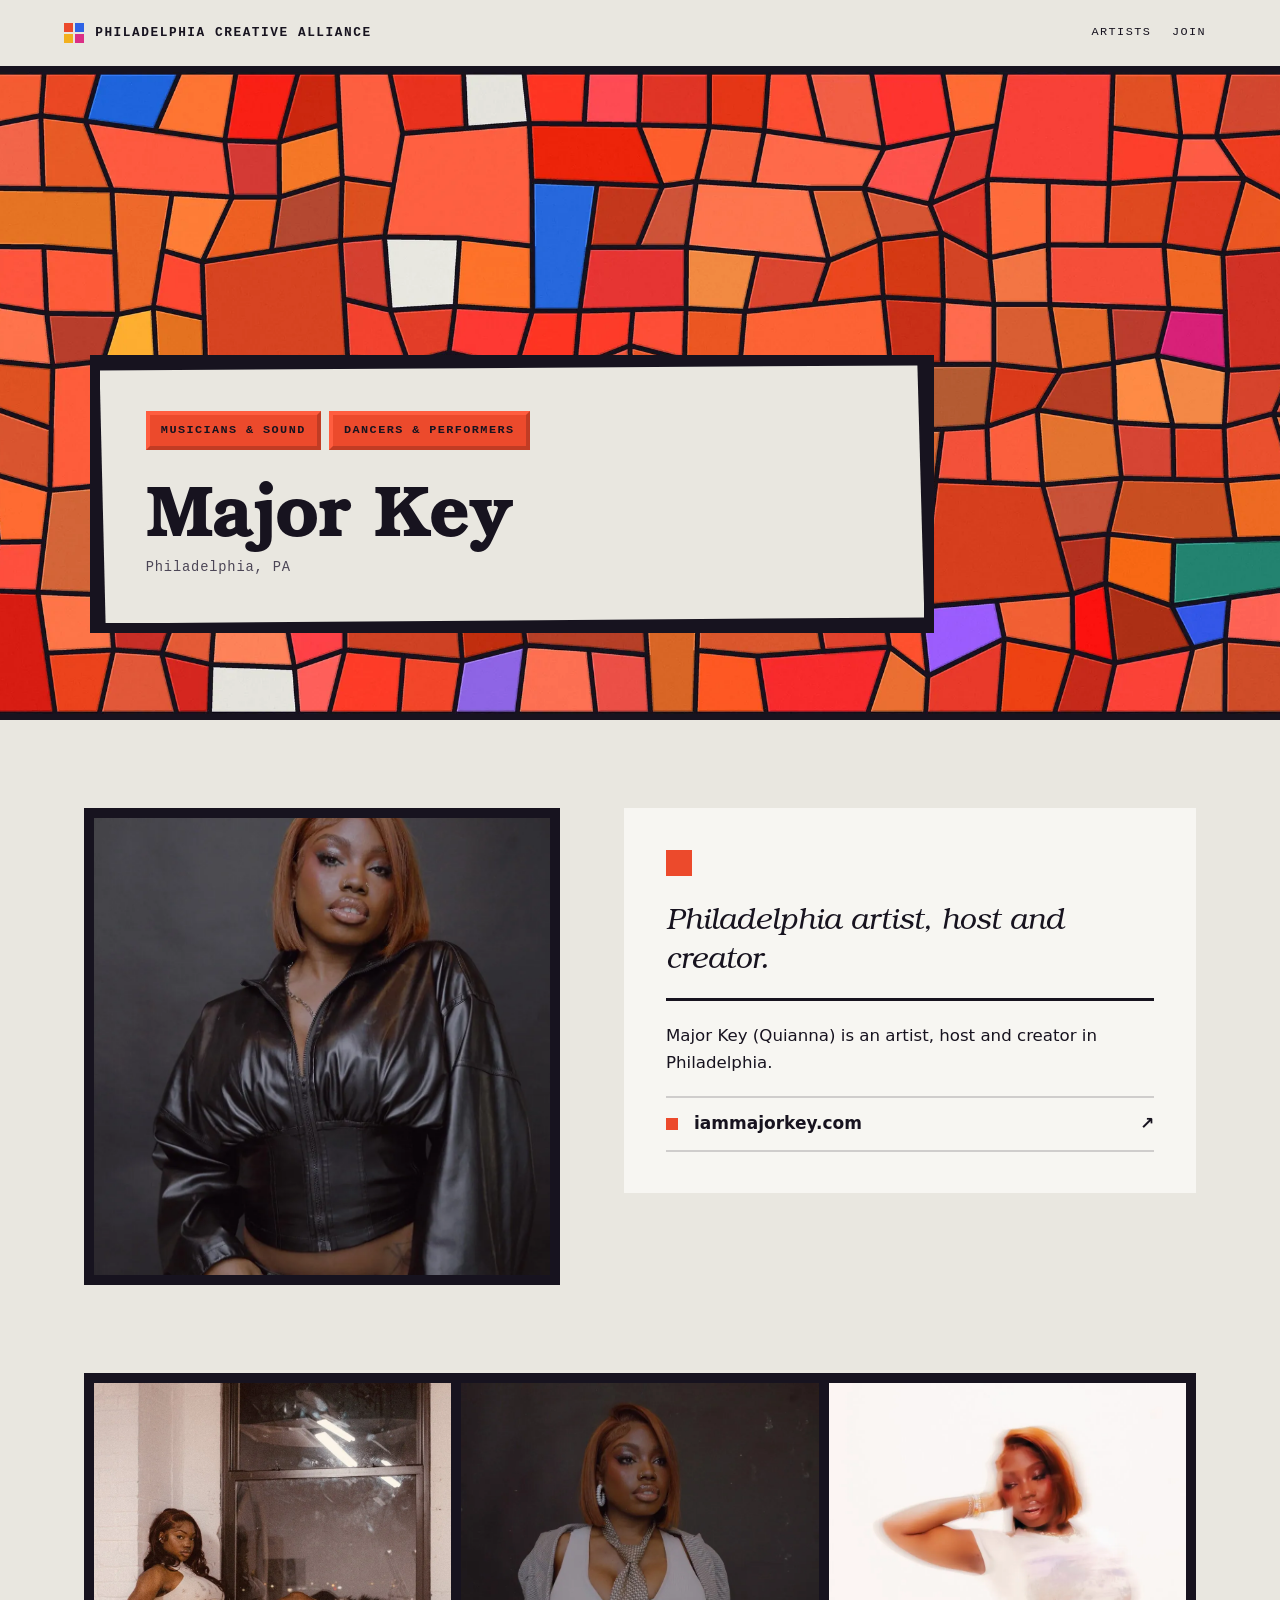
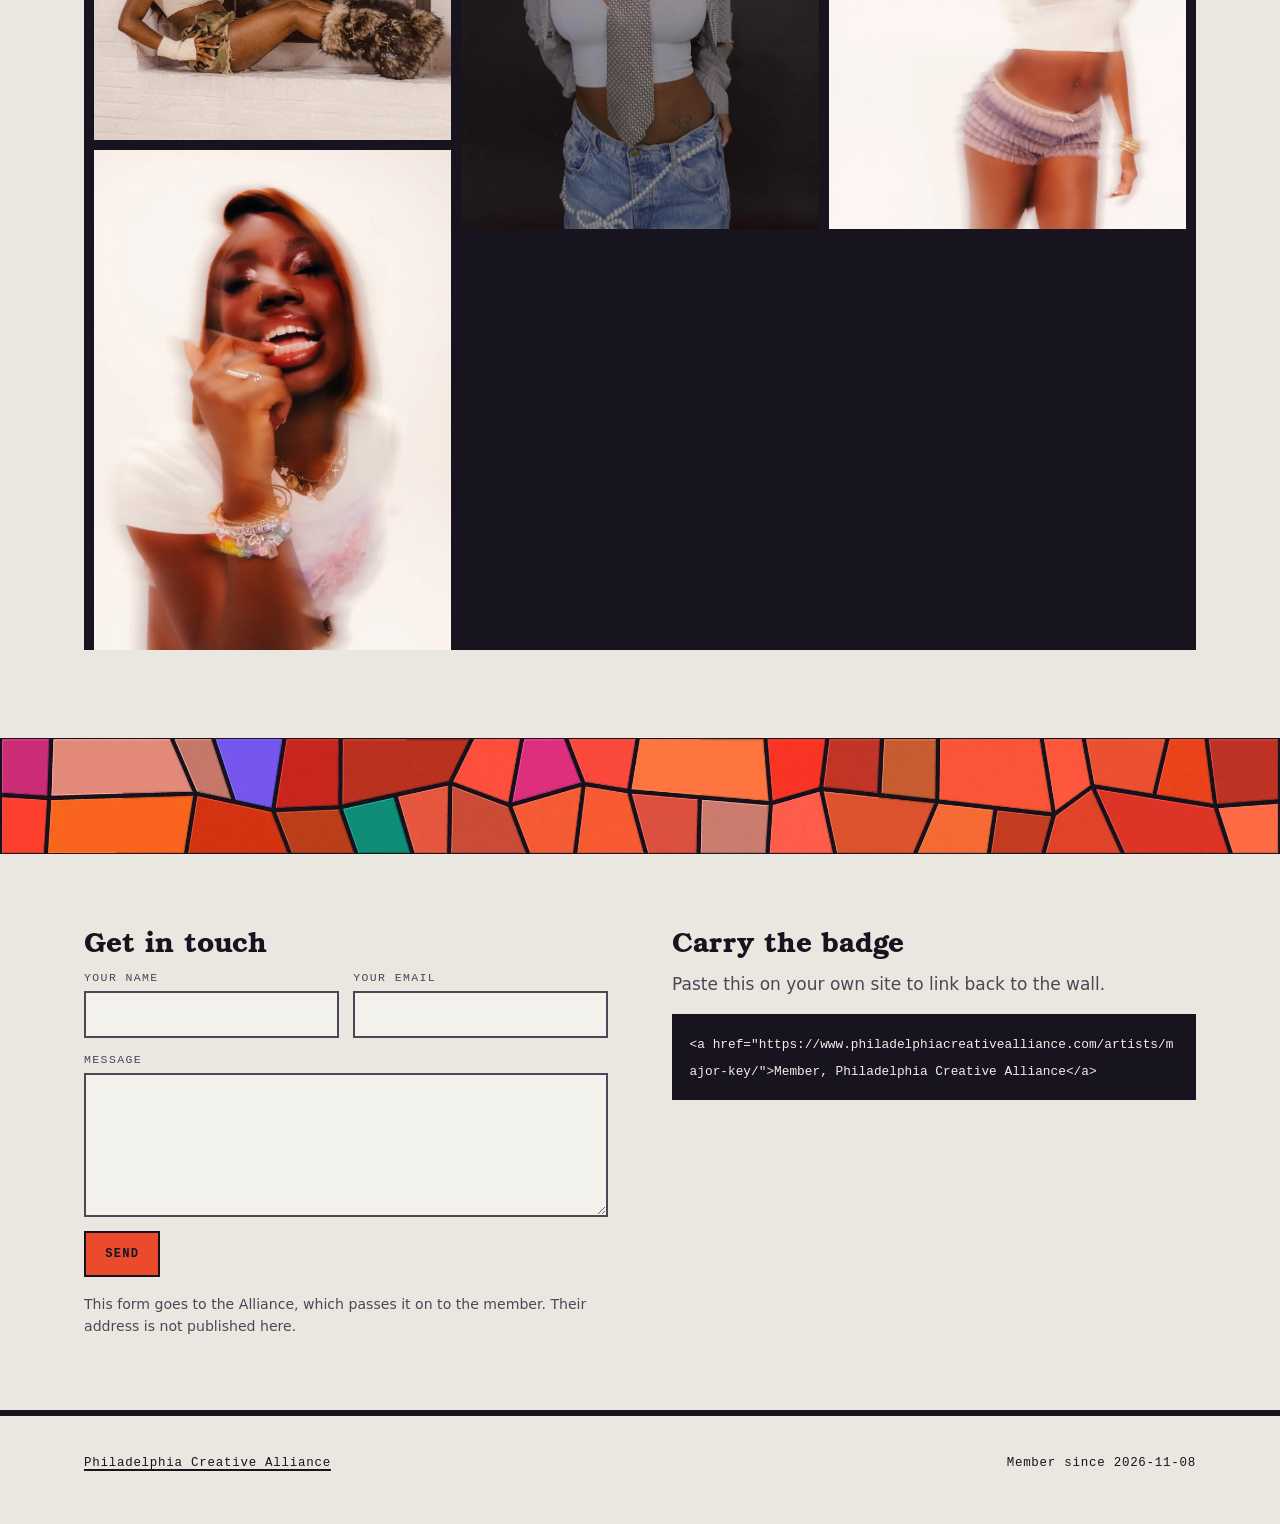
==== commit abf917d7: "Photos on member pages: Jeilah joins (with her two offers), Major Key and Slaw get their first image" ====
--- a/artists/major-key/index.html
+++ b/artists/major-key/index.html
@@ -11,11 +11,11 @@
 <meta name="theme-color" content="#141019" media="(prefers-color-scheme: dark)">
 <meta property="og:title" content="Major Key">
 <meta property="og:description" content="Philadelphia artist, host and creator.">
-<meta property="og:image" content="https://www.philadelphiacreativealliance.com/img/artists/major-key/tile.webp">
+<meta property="og:image" content="https://www.philadelphiacreativealliance.com/img/artists/major-key/major-key-cover-art.webp">
 <meta property="og:url" content="https://www.philadelphiacreativealliance.com/artists/major-key/">
 <meta name="twitter:card" content="summary_large_image">
 <link rel="preload" href="/fonts/bonum-bold.woff2" as="font" type="font/woff2" crossorigin>
-<link rel="stylesheet" href="/artists/profile.css?v=2026-11-10">
+<link rel="stylesheet" href="/artists/profile.css?v=7dd0b41d77">
 </head>
 <body class="hue-vermilion">
 <a class="skip" href="#main">Skip to content</a>
@@ -34,7 +34,7 @@
 </div></div>
 </header>
 <div class="wrap exhibit">
-<div class="frame"><img class="portrait" src="/img/artists/major-key/tile.webp" alt=""></div>
+<div class="frame"><img class="portrait" src="/img/artists/major-key/major-key-portrait-majorkey.webp" alt="Major Key in a black leather jacket against a dark backdrop."></div>
 <div class="label">
 <section class="tagline"><p>Philadelphia artist, host and creator.</p></section>
 <section class="bio"><p>Major Key (Quianna) is an artist, host and creator in Philadelphia.</p></section>
@@ -42,11 +42,11 @@
 </div>
 </div>
 <div class="wrap gallery">
-<div class="slots"><div class="slot big"><p class="slot-cap">Reserved for work photos</p></div><div class="slot" aria-hidden="true"></div><div class="slot" aria-hidden="true"></div></div>
+<section class="works"><figure class="work"><button type="button" class="enlarge" data-src="/img/artists/major-key/major-key-cover-art.webp" data-alt="Major Key sitting in a white-brick window frame in fur boots."><img src="/img/artists/major-key/major-key-cover-art.webp" alt="Major Key sitting in a white-brick window frame in fur boots." loading="lazy"></button></figure><figure class="work"><button type="button" class="enlarge" data-src="/img/artists/major-key/major-key-moment-hosting.webp" data-alt="Major Key in a white top and grey jacket, hands raised beside her face."><img src="/img/artists/major-key/major-key-moment-hosting.webp" alt="Major Key in a white top and grey jacket, hands raised beside her face." loading="lazy"></button></figure><figure class="work"><button type="button" class="enlarge" data-src="/img/artists/major-key/major-key-moment-live.webp" data-alt="Major Key in a white top, grey jacket and tie against a dark backdrop."><img src="/img/artists/major-key/major-key-moment-live.webp" alt="Major Key in a white top, grey jacket and tie against a dark backdrop." loading="lazy"></button></figure><figure class="work"><button type="button" class="enlarge" data-src="/img/artists/major-key/major-key-moment-bts.webp" data-alt="Major Key in a white top and plaid shorts, one hand in her hair, on a white backdrop."><img src="/img/artists/major-key/major-key-moment-bts.webp" alt="Major Key in a white top and plaid shorts, one hand in her hair, on a white backdrop." loading="lazy"></button></figure></section>
 </div>
 <div class="band" aria-hidden="true"><img src="/img/artists/major-key/band.webp" alt="" width="2400" height="220" loading="lazy"></div>
 <div class="wrap after">
-<section class="contact">
+<section class="contact" id="contact">
 <h2>Get in touch</h2>
 <form action="https://formspree.io/f/mbdnqlvo" method="POST">
 <input type="hidden" name="profile" value="major-key">
@@ -85,6 +85,18 @@
       dialog.showModal();
     });
   });
+  var pick = document.getElementById('offer-pick');
+  document.querySelectorAll('.ask').forEach(function (link) {
+    link.addEventListener('click', function (event) {
+      if (!pick) { return; }
+      // Handle the jump here so focus lands on the select and stays there;
+      // the plain #contact link is the JS-off path.
+      event.preventDefault();
+      pick.value = link.dataset.offer;
+      document.getElementById('contact').scrollIntoView();
+      pick.focus({ preventScroll: true });
+    });
+  });
 })();
 </script>
 </body>
--- a/artists/profile.css
+++ b/artists/profile.css
@@ -131,9 +131,24 @@
 .links a .arrow { margin-left: auto; }
 .links a:hover { text-decoration: underline; }
 
+/* the shop: what the member can be booked or bought for, each a tile in grout */
+.shop { padding-bottom: clamp(3rem, 7vw, 5.5rem); }
+.offers h2 { font-size: clamp(1.8rem, 3.4vw, 2.6rem); margin-bottom: 1.2rem; }
+.offer-grid { list-style: none; margin: 0; padding: var(--gap); display: grid; grid-template-columns: repeat(auto-fit, minmax(min(100%, 17rem), 1fr)); gap: var(--gap); background: var(--grout); }
+.offer { display: flex; flex-direction: column; gap: .7rem; background: var(--card); padding: 1.4rem 1.3rem 1.3rem; border-top: 10px solid var(--artist); }
+.offer h3 { font: 700 1.3rem/1.15 var(--display); margin: 0; text-wrap: balance; }
+.offer p { margin: 0; font-size: .98rem; }
+.offer .price { font: 700 .82rem/1.3 var(--mono); letter-spacing: .06em; color: var(--text); }
+.offer .ask { margin-top: auto; align-self: start; display: inline-flex; align-items: center; min-height: 44px; padding: .55rem 1rem; font: 700 .74rem/1 var(--mono); letter-spacing: .1em; text-transform: uppercase; text-decoration: none; background: var(--accent-surface); color: var(--on-accent); border: 2px solid var(--text); }
+.offer .ask:hover { background: var(--text); color: var(--ground); }
+
 /* the gallery: work photos in grout, or empty frames until they arrive */
 .gallery { padding-bottom: clamp(3rem, 7vw, 5.5rem); }
-.works { display: grid; grid-template-columns: repeat(auto-fill, minmax(min(100%, 18rem), 1fr)); gap: var(--gap); padding: var(--gap); background: var(--grout); }
+/* packed columns, so photos of different shapes sit tight in the grout with no gaps */
+.works { columns: 3 17rem; column-gap: var(--gap); padding: var(--gap) var(--gap) 0; background: var(--grout); }
+.works > .work { break-inside: avoid; margin: 0 0 var(--gap); }
+/* one photo fills the wall rather than sitting small in a corner of it */
+.works:has(> .work:only-child) { columns: 1; }
 .work { margin: 0; background: var(--card); }
 .work img { width: 100%; height: auto; display: block; }
 .work figcaption { font: .8rem/1.4 var(--mono); color: var(--text-soft); padding: .7rem .8rem .8rem; }
@@ -162,7 +177,7 @@
 .contact .row { display: grid; grid-template-columns: 1fr 1fr; gap: .9rem; }
 @media (max-width: 520px) { .contact .row { grid-template-columns: 1fr; } }
 .contact label { display: grid; gap: .35rem; font: .72rem/1.3 var(--mono); letter-spacing: .12em; text-transform: uppercase; color: var(--text-soft); }
-.contact input, .contact textarea { width: 100%; min-height: 46px; font: 1rem/1.5 var(--sans); padding: .6rem .75rem; background: var(--ground-2); color: var(--text); border: 2px solid var(--text-soft); border-radius: 0; }
+.contact input, .contact textarea, .contact select { width: 100%; min-height: 46px; font: 1rem/1.5 var(--sans); padding: .6rem .75rem; background: var(--ground-2); color: var(--text); border: 2px solid var(--text-soft); border-radius: 0; }
 .contact button { justify-self: start; min-height: 46px; padding: .6rem 1.2rem; font: 700 .76rem/1 var(--mono); letter-spacing: .1em; text-transform: uppercase; background: var(--accent-surface); color: var(--on-accent); border: 2px solid var(--text); cursor: pointer; }
 .contact button:hover { background: var(--text); color: var(--ground); }
 .contact button:disabled { opacity: .55; cursor: not-allowed; }
